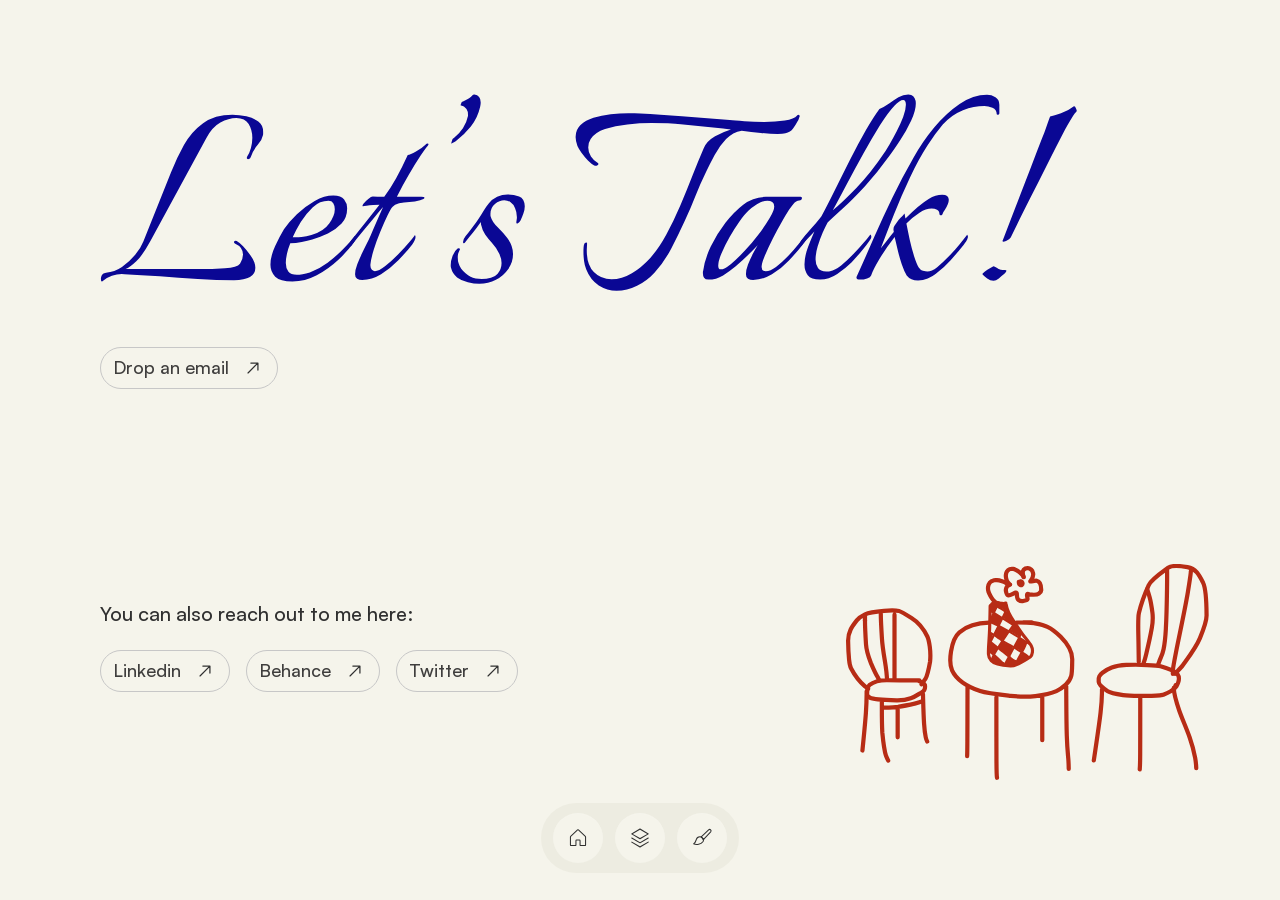
==== contact.html @ 46058915 "Portfolio site: initial commit Co-Authored-By: Claude Opus 5.5 <noreply@anthropic.com> Claude-Sessio" ====
<!DOCTYPE html>
<html lang="en">
<head>
  <meta charset="utf-8">
  <meta name="viewport" content="width=device-width, initial-scale=1">
  <title>Contact — Sanjana Sharavan</title>
  <link rel="icon" href="assets/cat.svg">
  <link rel="stylesheet" href="styles.css">
</head>
<body>
  <main class="page contact">
    <h1 class="script">Let’s Talk!</h1>

    <a class="btn btn--sm email" href="mailto:sanjanasharavan16@gmail.com">Drop an email
      <svg viewBox="0 0 34 34" fill="none" stroke="#303030" stroke-width="1.5" stroke-linecap="round" stroke-linejoin="round"><path d="M14.4 10.99h8.58v8.58M10.96 23.01l11.9-11.9"/></svg>
    </a>

    <section class="contact-socials">
      <p>You can also reach out to me here:</p>
      <div class="row">
        <a class="btn btn--sm" href="https://www.linkedin.com/in/sanjana-sharavan/" target="_blank" rel="noopener">Linkedin
          <svg viewBox="0 0 34 34" fill="none" stroke="#303030" stroke-width="1.5" stroke-linecap="round" stroke-linejoin="round"><path d="M14.4 10.99h8.58v8.58M10.96 23.01l11.9-11.9"/></svg>
        </a>
        <a class="btn btn--sm" href="https://www.behance.net/sanjanasharavan" target="_blank" rel="noopener">Behance
          <svg viewBox="0 0 34 34" fill="none" stroke="#303030" stroke-width="1.5" stroke-linecap="round" stroke-linejoin="round"><path d="M14.4 10.99h8.58v8.58M10.96 23.01l11.9-11.9"/></svg>
        </a>
        <a class="btn btn--sm" href="https://x.com/saltykarens" target="_blank" rel="noopener">Twitter
          <svg viewBox="0 0 34 34" fill="none" stroke="#303030" stroke-width="1.5" stroke-linecap="round" stroke-linejoin="round"><path d="M14.4 10.99h8.58v8.58M10.96 23.01l11.9-11.9"/></svg>
        </a>
      </div>
    </section>

    <img class="contact-art" src="images/Y3yqssEFcqnGsk3KGUcvjVr5Co.svg" alt="Doodle of a café table with two chairs">
  </main>
  <script src="site.js"></script>
</body>
</html>
---- styles.css ----
/* =========================================================
   Sanjana Sharavan — Portfolio
   Recreated from the Framer site. Plain CSS, no build step.
   ========================================================= */

@import url("https://fonts.googleapis.com/css2?family=Inter&family=Italianno&family=Bricolage+Grotesque:wght@500;600&display=swap");
@font-face { font-family: "Satoshi"; src: url("images/fonts/Satoshi-400.woff2") format("woff2"); font-weight: 400; font-display: swap; }
@font-face { font-family: "Satoshi"; src: url("images/fonts/Satoshi-500.woff2") format("woff2"); font-weight: 500; font-display: swap; }
@font-face { font-family: "Satoshi"; src: url("images/fonts/Satoshi-700.woff2") format("woff2"); font-weight: 700; font-display: swap; }

:root {
  /* Surfaces */
  --bg: #f5f4eb;          /* page */
  --card: #edece1;        /* bento cards, dock */
  --card-soft: #f2f1e6;   /* case-study cards */
  --line: rgba(17, 16, 17, 0.12);

  /* Text */
  --ink: #303030;
  --ink-strong: #111011;
  --ink-muted: rgba(17, 16, 17, 0.8);

  /* Accents */
  --red: #961818;         /* signature name, section script titles */
  --red-warm: #a81b16;    /* "Hey, I'm Sanjana" */
  --green: #5b8275;       /* "Gallery" */
  --blue: #0a0794;        /* "Let's Talk!" */
  --available: #308525;   /* status dot */
  --tag-green: #6cab80;
  --tag-gold: #d9b871;
  --tag-teal: #84b2b7;

  /* Type */
  --font-sans: "Satoshi", system-ui, -apple-system, sans-serif;
  --font-script: "Italianno", cursive;
  --font-display: "Bricolage Grotesque", var(--font-sans);

  /* Layout */
  --page-x: 100px;
  --radius-card: 16px;
  --radius-pill: 32px;
  --gap: 10px;
  --dock-bottom: clamp(16px, 3vh, 40px);
  --dock-h: 70px;
}

* { box-sizing: border-box; margin: 0; padding: 0; }
html { -webkit-font-smoothing: antialiased; }
body {
  background: var(--bg);
  color: var(--ink);
  font-family: var(--font-sans);
  font-size: 16px;
  line-height: 1.2;
  min-height: 100vh;
  padding-bottom: 140px; /* room for the dock */
  overflow-x: clip;
}
a { color: inherit; text-decoration: none; }
img, video { display: block; max-width: 100%; }
b, strong { font-weight: 700; }

.page { /* content is centred and capped at the bento width (1241px) */
  padding: 80px var(--page-x) 0;
  max-width: calc(1241px + 2 * var(--page-x)); margin: 0 auto;
}
.page.contact { position: relative; }
.script { font-family: var(--font-script); font-weight: 400; line-height: 1; }

/* ---------- Pill button ---------- */
/* Hover: the gap between label and arrow opens up (10px -> 16px), as on Framer */
.btn {
  display: inline-flex; align-items: center; gap: 10px;
  padding: 8px 12px 8px 16px;
  border: 1px solid #c7c7c7;
  border-radius: var(--radius-pill);
  font-size: 18px; font-weight: 500; line-height: 1.5;
  color: var(--ink-muted);
  background: transparent;
  transition: gap .35s cubic-bezier(.2,.8,.2,1);
  white-space: nowrap;
  width: fit-content;
}
.case .btn { align-self: flex-start; }
.btn:hover, .btn:focus-visible { gap: 16px; }
.btn svg { width: 24px; height: 24px; flex: none; }
.btn--sm { padding: 6px 10px 6px 12px; }
.btn--sm svg { width: 28px; height: 28px; }

/* Home bento cards: the whole card is the link. The arrow (.btn-icon) carries the
   link and stretches an invisible hit area over its card; on hover the arrow nudges right. */
.btn-icon {
  align-self: flex-end; z-index: 2; flex: none;
  display: grid; place-items: center; width: 28px; height: 28px;
  color: rgba(17, 16, 17, 0.75);
}
.btn-icon::after { content: ""; position: absolute; inset: 0; border-radius: inherit; z-index: 3; }
.btn-icon svg { width: 24px; height: 24px; transition: transform .35s cubic-bezier(.2,.8,.2,1); }
.card:has(.btn-icon) { cursor: pointer; }
.card:hover .btn-icon svg, .btn-icon:focus-visible svg { transform: translateX(4px); }
.card:has(.btn-icon:focus-visible) { outline: 2px solid var(--ink); outline-offset: 3px; }
.btn-icon:focus-visible { outline: none; }

/* ---------- Dock nav (shared) ---------- */
.dock {
  position: fixed; left: 50%; bottom: var(--dock-bottom); transform: translateX(-50%);
  display: flex; align-items: center; gap: 12px; padding: 10px 12px;
  background: var(--card); border-radius: 60px;
  z-index: 50;
}
.dock a {
  position: relative; width: 50px; height: 50px; border-radius: 50%;
  background: var(--bg);
  box-shadow: inset 0 1px 0 rgba(255, 255, 255, 0.1);
  display: grid; place-items: center;
  transition: width .3s cubic-bezier(.2,.8,.2,1), height .3s cubic-bezier(.2,.8,.2,1);
}
.dock a:hover, .dock a:focus-visible { width: 60px; height: 60px; }
.dock svg { width: 22px; height: 22px; fill: var(--ink); }
.dock svg .stroke { fill: none; stroke: var(--ink); stroke-width: 12; stroke-linejoin: round; stroke-linecap: round; }
.dock a::before { /* label: soft pill that rises on hover */
  content: attr(data-label);
  position: absolute; bottom: calc(100% + 26px); left: 50%;
  transform: translate(-50%, 40px);
  padding: 3px 8px 2px; border-radius: 999px;
  background: #f5f4ec; color: var(--ink);
  font-family: "Inter", var(--font-sans); font-size: 16px; line-height: 19px; white-space: nowrap;
  box-shadow: 0 0 0 1px rgba(17, 16, 17, 0.06);
  opacity: 0; pointer-events: none;
  transition: opacity .25s ease, transform .35s cubic-bezier(.2,.8,.2,1);
}
.dock a:hover::before, .dock a:focus-visible::before { opacity: 1; transform: translate(-50%, 0); }
.dock a::after { /* dot under the hovered icon only */
  content: ""; position: absolute; top: calc(100% + 4px); left: 50%;
  width: 4px; height: 4px; margin-left: -2px; border-radius: 50%;
  background: rgba(48, 48, 48, 0.3);
  opacity: 0; transition: opacity .25s ease;
}
.dock a:hover::after, .dock a:focus-visible::after { opacity: 1; }

/* =========================================================
   HOME
   ========================================================= */
.home-deco {
  position: absolute; top: 6px; right: 0; width: 415px; height: auto;
  pointer-events: none; z-index: 0;
}
.home-hero { /* one row above the bento: name left, intro right (ends at the bento's right edge) */
  position: relative; z-index: 1;
  display: flex; align-items: flex-end; justify-content: space-between; gap: 40px;
  align-items: last baseline; /* intro's last line sits on the name's baseline */
}
.home-hero h1 {
  display: flex; align-items: center; gap: 18px;
  font-size: 126px; color: var(--red); line-height: 1; /* line box includes the descenders */
  white-space: nowrap;
}
/* The cat walks along the bottom of the home page (site.js). Click it → "ouch". */
.walk-cat {
  position: fixed; left: 0; bottom: -3px; z-index: 40; /* feet on the bottom edge (drawing has ~3px of space under the paws); walks behind the dock (z 50) */
  width: 85px; height: 56px; padding: 0; border: 0; background: none; cursor: pointer;
  transform: translateX(-140px); /* waits off-screen left until it starts walking */
}
.walk-cat .flip { display: block; width: 100%; height: 100%; }
.walk-cat.to-right .flip { transform: scaleX(-1); } /* the drawing faces left; flip it to walk right */
/* The cat is inline SVG: one body + four legs (clipped copies of the same doodle) that swing
   from the hip in a 4-beat walk while .walking. --step is set in site.js to match the walk speed. */
.walk-cat .cat-art { display: block; width: 100%; height: 100%; overflow: visible; }
.walk-cat .leg, .walk-cat .cat-body { transform-box: view-box; }
.walk-cat .leg { animation: catleg var(--step, .5s) linear infinite paused; }
.walk-cat .l3 { animation-delay: 0s; }
.walk-cat .l1 { animation-delay: calc(var(--step, .5s) * -.25); }
.walk-cat .l4 { animation-delay: calc(var(--step, .5s) * -.5); }
.walk-cat .l2 { animation-delay: calc(var(--step, .5s) * -.75); }
.walk-cat .cat-body { animation: catbody calc(var(--step, .5s) / 2) ease-in-out infinite alternate paused; }
.walk-cat.walking .leg, .walk-cat.walking .cat-body { animation-play-state: running; }
.walk-cat:not(.walking) .leg { animation: none; } /* stand square when stopped */
/* stance: foot planted, sweeps back at a constant rate (no sliding); swing: lifts and steps forward */
@keyframes catleg {
  0%   { transform: rotate(16deg); }
  62%  { transform: rotate(-16deg); }
  80%  { transform: translateY(-6px) rotate(0deg); }
  100% { transform: rotate(16deg); }
}
@keyframes catbody { from { transform: translateY(0); } to { transform: translateY(-1.6px); } }
.ouch {
  position: absolute; left: 50%; top: 0; pointer-events: none; white-space: nowrap;
  font-family: var(--font-sans); font-size: 13px; font-weight: 400; line-height: 1;
  color: #111011; letter-spacing: -0.01em;
  animation: ouch 1s cubic-bezier(.2,.8,.2,1) forwards;
}
@keyframes ouch {
  0% { opacity: 0; transform: translate(-50%, 0) translate(var(--ox), var(--oy)) rotate(var(--or)) scale(.6); }
  20% { opacity: 1; transform: translate(-50%, -14px) translate(var(--ox), var(--oy)) rotate(var(--or)) scale(1); }
  100% { opacity: 0; transform: translate(-50%, -34px) translate(var(--ox), var(--oy)) rotate(var(--or)) scale(1); }
}
.home-hero p { flex: none; margin: 0; line-height: 22px; white-space: nowrap; } /* line breaks are set in the HTML; longest line ends at the bento's right edge */
.home-hero h1 { flex: none; }

/* Bento hierarchy (desktop), on a 6-row grid:
   col 1  Work (largest, full height, under the status pills)
   col 2  Playground (full height, but visually quiet: small flat thumbnails)
   col 3  Contact / About / Resume (equal small cards, 2 rows each)  */
.bento {
  position: relative; z-index: 1;
  display: grid; margin-top: 48px;
  grid-template-columns: 553fr 328fr 328fr;
  grid-template-rows: repeat(6, 82px);
  gap: var(--gap);
}
.card {
  background: var(--card); border-radius: var(--radius-card);
  padding: 24px; position: relative; overflow: hidden;
}
.card h2 { font-size: 24px; font-weight: 700; color: var(--ink); }
.card p { margin-top: 12px; line-height: 1.2; }

.col-1 { grid-column: 1; grid-row: 1 / 7; display: flex; flex-direction: column; gap: var(--gap); }
.status-row { display: grid; grid-template-columns: 1fr 1fr; gap: var(--gap); }
.status {
  background: var(--card); border-radius: var(--radius-card);
  height: 60px; display: flex; align-items: center; justify-content: center; gap: 8px;
  font-weight: 500;
}
.status .dot { width: 8px; height: 8px; flex: none; border-radius: 50%; background: var(--available); }
.status img { width: 20px; height: 20px; }

.card--work { flex: 1; display: flex; flex-direction: column; justify-content: space-between; }
.card--work .text { max-width: 280px; }
/* Work + Playground illustrations: dotted, dithered drawings in the style of the
   floral pattern (rendered by site.js into <canvas class="dot-art">). */
.card--work .text, .card--play .text { position: relative; z-index: 2; }
.card--work .btn-icon, .card--play .btn-icon { align-self: flex-start; } /* arrow bottom-left; art sits bottom-right */
.dot-art { position: absolute; inset: 0; width: 100%; height: 100%; pointer-events: none; z-index: 1; }

.card--play {
  grid-column: 2; grid-row: 1 / 7;
  display: flex; flex-direction: column; justify-content: space-between;
}

/* Smaller cards */
.card--about { grid-column: 3; grid-row: 3 / 5; display: flex; flex-direction: column; justify-content: space-between; }
.card--contact { grid-column: 3; grid-row: 1 / 3; display: flex; flex-direction: column; justify-content: space-between; }
.card--contact .text, .card--contact .btn { position: relative; z-index: 1; }
.card p { font-weight: 400; }
.card--about p { white-space: nowrap; overflow: hidden; text-overflow: ellipsis; } /* keep to one line */
.card--contact p, .card--about p, .card--resume p, .card--play p { margin-top: 8px; }

.card--resume {
  grid-column: 3; grid-row: 5 / 7;
  display: flex; flex-direction: column; justify-content: space-between;
}
.card--resume .btn { position: relative; z-index: 1; }

/* =========================================================
   ABOUT
   ========================================================= */
.about-top {
  display: grid; grid-template-columns: 213px minmax(0, 474px) 1fr;
  gap: 56px; align-items: start; padding-top: 20px;
}
.about-photo { width: 213px; height: 251px; border-radius: 28px; object-fit: cover; }
.about-copy h1 { font-size: 37px; color: var(--red-warm); line-height: .65; margin-top: 19px; }
.about-copy p { margin-top: 20px; }
.about-copy p + p { margin-top: 12px; }

/* Music player: playing by default (record spins, lower half visible).
   Click toggles: stop = record spins back to rest, text blurs, record drops
   down to fill the card. Click again = record pops up and spins. Hover = record grows 5%. */
.player {
  justify-self: end; margin-right: -1px; margin-top: 72px;
  width: 179px; height: 179px; border-radius: 20px; background: var(--card);
  position: relative; overflow: hidden; text-align: center; cursor: pointer;
  display: flex; flex-direction: column; justify-content: flex-end; padding-bottom: 14px;
  -webkit-tap-highlight-color: transparent; isolation: isolate;
}
.player:focus-visible { outline: 2px solid var(--ink); outline-offset: 3px; }
.player .cd {
  position: absolute; left: 50%; top: -107px; width: 206px; height: 206px; margin-left: -103px;
  z-index: 2; transition: transform .55s cubic-bezier(.34, 1.56, .64, 1);
}
.player.is-stopped .cd { transform: translateY(81px); transition-delay: .55s; }
.player .cd-scale { width: 100%; height: 100%; transition: transform .35s cubic-bezier(.2,.8,.2,1); }
.player:hover .cd-scale { transform: scale(1.05); }
.player .cd-spin { width: 100%; height: 100%; position: relative; will-change: transform; }
.player .disc { width: 100%; height: 100%; border-radius: 50%; object-fit: cover; }
.player .label {
  position: absolute; left: 50%; top: 50%; width: 50px; height: 50px; margin: -25px 0 0 -25px;
  border-radius: 50%; object-fit: cover;
}
.player .content {
  position: relative; z-index: 1;
  transition: filter 2.5s cubic-bezier(.2,.8,.2,1), transform 2.5s cubic-bezier(.2,.8,.2,1);
}
.player.is-stopped .content { filter: blur(2px); transform: scale(.9); transition-duration: .45s; }
.bars { display: flex; gap: 1px; justify-content: center; align-items: center; height: 14px; margin-bottom: 8px; }
.bars i { width: 2px; background: #a3a3a3; border-radius: 2px; animation: bar .9s ease-in-out infinite alternate; }
.bars i:nth-child(1) { height: 4px; animation-delay: -.2s; }
.bars i:nth-child(2) { height: 8px; animation-delay: -.5s; }
.bars i:nth-child(3) { height: 12px; animation-delay: -.1s; }
.bars i:nth-child(4) { height: 5px; animation-delay: -.7s; }
@keyframes bar { from { transform: scaleY(.35); } to { transform: scaleY(1); } }
.player .artist { font-size: 12px; font-weight: 500; color: #828282; letter-spacing: -0.02em; }
.player .song { font-family: var(--font-display); font-size: 12px; font-weight: 500; color: #3d3d3d; margin-top: 3px; letter-spacing: -0.02em; }

.gallery-head { display: flex; align-items: center; gap: 16px; margin-top: 50px; }
.gallery-head h2 { font-size: 54px; color: var(--green); line-height: 1.2; }
.gallery-head p { max-width: 178px; }

.marquee {
  margin: 20px calc(50% - 50vw) 0; overflow: hidden; /* full-bleed */
}
.marquee-track {
  display: flex; gap: 40px; width: max-content;
  animation: marquee 120s linear infinite;
}
.marquee:hover .marquee-track { animation-play-state: paused; }
.marquee img { width: 136px; height: 240px; object-fit: cover; border-radius: 2px; flex: none; }
@keyframes marquee { to { transform: translateX(-50%); } }

/* =========================================================
   WORK
   ========================================================= */
.section-head { display: flex; align-items: center; gap: 32px; }
.section-head h1, .section-head h2 { font-size: 70px; color: var(--red); line-height: 1.2; white-space: nowrap; }
/* Italianno has a single weight, so at 70px its strokes look thinner than the 126px name on Home.
   A thin outline in the same colour thickens them to match the name's visual weight. */
.section-head h1, .section-head h2 { -webkit-text-stroke: 0.013em currentColor; paint-order: stroke fill; }
.section-head p { color: var(--ink-strong); line-height: 24px; max-width: 244px; }

/* Case studies stack on scroll: each card sticks 20px lower than the one before,
   and cards underneath shrink slightly (site.js sets --stack-scale). */
.cases { margin-top: 80px; }
.case {
  position: sticky; top: calc(100px + var(--i, 0) * 20px);
  background: var(--card-soft); border-radius: 26px; padding: 64px;
  display: grid; grid-template-columns: 1fr 1fr; gap: 37px 88px; min-height: 466px; /* wide column gap: titles ↔ images */
  transform-origin: 50% 0;
  transform: scale(var(--stack-scale, 1));
}
/* each stacked card a touch darker than the one before */
.case:nth-child(1) { background: #efeee3; } .case:nth-child(2) { background: #ecebdf; } .case:nth-child(3) { background: #e9e8dc; }
.case:nth-child(1) { --i: 0; } .case:nth-child(2) { --i: 1; } .case:nth-child(3) { --i: 2; }
.case:nth-child(4) { --i: 3; } .case:nth-child(5) { --i: 4; }
.case + .case { margin-top: 32px; }
.case-text { display: flex; flex-direction: column; align-items: flex-start; }
.tag { display: inline-block; padding: 10px 12px; border-radius: 8px; color: #fff; }
.tag--green { background: var(--tag-green); }
.tag--gold { background: var(--tag-gold); }
.tag--teal { background: var(--tag-teal); }
.case h3 { font-size: 24px; font-weight: 400; color: var(--ink-strong); line-height: 1.2; margin-top: 24px; max-width: 558px; }
.case .btn { margin-top: auto; }
.case img { width: 100%; height: 338px; object-fit: contain; }

.older { margin-top: 160px; }
.older-list { margin-top: 64px; }
.older-row {
  display: flex; align-items: center; gap: 8px;
  padding: 0 0 22px; margin-bottom: 72px;
  border-bottom: 2px solid rgba(0, 0, 0, 0.05);
}
.older-row:last-child { border-bottom: 0; margin-bottom: 0; }
.older-row h3 { font-size: 32px; font-weight: 400; color: var(--ink-strong); letter-spacing: -0.02em; line-height: 1.2; }
.older-row p { color: var(--ink-strong); padding-top: 12px; font-style: italic; letter-spacing: -0.02em; }
.older-row .btn { margin-left: auto; }

/* =========================================================
   PLAYGROUND PAGE
   ========================================================= */
/* Masonry-style grid: items keep their natural proportions.
   Add an item by copying a <figure class="play-item"> block in playground.html. */
/* Playground projects: two side by side above the Gallery */
.projects { display: grid; grid-template-columns: 1fr 1fr; gap: 24px; margin-top: 64px; }
.project { display: block; color: inherit; text-decoration: none; margin: 0; }
.project img { display: block; width: 100%; aspect-ratio: 16 / 10; object-fit: cover; border-radius: 20px; background: var(--card); transition: transform .4s cubic-bezier(.2,.8,.2,1); }
a.project:hover img { transform: translateY(-4px); }
.project .project-title { display: flex; align-items: center; gap: 6px; margin-top: 16px; font-size: 24px; color: var(--ink-strong); letter-spacing: -0.02em; line-height: 1.2; }
.project .t { text-decoration: underline; text-decoration-color: transparent; text-decoration-thickness: 1.5px; text-underline-offset: 5px; transition: text-decoration-color .25s; }
.project:hover .t, .project:focus-visible .t { text-decoration-color: currentColor; }
.project-arrow { width: 22px; height: 22px; flex: none; transition: transform .3s cubic-bezier(.2,.8,.2,1); }
.project:hover .project-arrow { transform: translate(2px, -2px); }
.gallery { margin-top: 120px; }
.play-grid { display: flex; gap: 24px; align-items: flex-start; margin-top: 64px; }
.play-col { flex: 1; min-width: 0; display: flex; flex-direction: column; gap: 24px; }
.play-item { margin: 0; }
.play-item img, .play-item video {
  width: 100%; height: auto; border-radius: 8px;
  box-shadow: 0 0 0 1px rgba(17, 16, 17, 0.06);
}
.play-item figcaption { margin-top: 10px; font-size: 14px; color: var(--ink-muted); letter-spacing: -0.01em; }

/* =========================================================
   CONTACT
   ========================================================= */
.contact h1 { font-size: 301px; color: var(--blue); line-height: .8; margin-top: 26px; white-space: nowrap; }
.contact .email { margin-top: 0; }
.contact-socials { margin-top: 213px; }
.contact-socials p { font-size: 20px; font-weight: 500; }
.contact-socials .row { display: flex; gap: 16px; margin-top: 24px; flex-wrap: wrap; }
.contact-art { position: absolute; right: 71px; top: 564px; width: 363px; }

/* =========================================================
   RESPONSIVE
   ========================================================= */
@media (max-width: 1200px) {
  :root { --page-x: 48px; }
  .home-hero { flex-direction: column; align-items: flex-start; gap: 20px; }
  .home-hero p { max-width: 660px; white-space: normal; }
  .home-hero p br { display: none; }
  .bento { grid-template-columns: repeat(3, 1fr); grid-template-rows: auto; }
  .col-1 { grid-row: auto; grid-column: 1 / -1; }
  .card--work { min-height: 440px; }
  .card--play, .card--about, .card--contact, .card--resume { grid-row: auto; grid-column: auto; min-height: 180px; }
  .card--play { grid-column: 1 / -1; min-height: 0; gap: 24px; }
  .card--play { min-height: 300px; }
  .about-top { grid-template-columns: 213px 1fr; }
  .player { grid-column: 1 / -1; justify-self: start; margin-top: 8px; }
  .case { grid-template-columns: 1fr; padding: 40px; }
  .case .btn { margin-top: 32px; }
  .case { top: calc(80px + var(--i, 0) * 16px); }
  .contact h1 { font-size: 200px; }
  .contact-art { position: static; margin-top: 48px; }
}

@media (max-width: 720px) {
  :root { --page-x: 20px; }
  .page { padding-top: 48px; }
  .home-hero h1 { font-size: 72px; white-space: normal; }
  .bento { grid-template-columns: 1fr; }
  .status-row { grid-template-columns: 1fr; }
  .card--work .text { max-width: 55%; }
  .card--contact, .card--resume, .card--about { min-height: 180px; }
  .about-top { grid-template-columns: 1fr; gap: 24px; }
  .section-head { flex-direction: column; align-items: flex-start; gap: 4px; }
  .section-head h1, .section-head h2 { font-size: 56px; }
  .case h3 { font-size: 20px; }
  .case img { height: 220px; }
  .older-row { flex-wrap: wrap; margin-bottom: 40px; }
  .older-row h3 { font-size: 26px; }
  .projects { grid-template-columns: 1fr; }
  .gallery { margin-top: 80px; }
  .project .project-title { font-size: 20px; }
  .older-row p { padding-top: 0; flex-basis: 100%; order: 3; }
  .case { padding: 24px; min-height: 0; }
  .contact h1 { font-size: 110px; white-space: normal; }
  .contact-socials { margin-top: 120px; }
  .dock { bottom: 20px; gap: 8px; }
  .dock a { width: 44px; height: 44px; }
}

/* =========================================================
   HOME: FIT TO SCREEN (desktop)
   The home page fills exactly one screen: the hero and bento shrink with the
   window height, and the dock sits below the bento with a clear gap.
   Below ~640px tall the page simply scrolls instead of squashing further.
   ========================================================= */
@media (min-width: 1201px) {
  body.home { padding-bottom: 0; }
  .page--home {
    height: max(100dvh, 640px);
    display: flex; flex-direction: column; justify-content: center;
    padding-top: clamp(24px, 5vh, 80px);
    padding-bottom: calc(var(--dock-bottom) + var(--dock-h) + clamp(20px, 3.5vh, 32px));
  }
  .page--home .home-hero h1 { font-size: clamp(84px, 13.5vh, 136px); }
  .page--home .bento {
    flex: 1; min-height: 0; max-height: 420px; /* keep the bento compact; extra space goes around the page */
    margin-top: clamp(16px, 3vh, 48px);
    grid-template-rows: repeat(6, minmax(0, 1fr));
  }
  .page--home .status { height: 52px; }
  .page--home .card { padding: 18px 20px; }
}
/* Shorter laptop screens: tighten the small cards so their content still fits */
@media (min-width: 1201px) and (max-height: 880px) {
  .page--home .card { padding: 18px 20px; }
  .page--home .card .btn { font-size: 16px; padding: 6px 10px 6px 14px; }
  .page--home .card .btn svg { width: 20px; height: 20px; }
  .page--home .status { height: 52px; }
}
/* Very short screens (small laptops): compact the cards further */
@media (min-width: 1201px) and (max-height: 760px) {
  .page--home .card { padding: 14px 18px; }
  .page--home .card h2 { font-size: 20px; }
  .page--home .card p { font-size: 14px; margin-top: 4px; }
  .page--home .card .btn { font-size: 14px; padding: 4px 8px 4px 12px; gap: 8px; }
  .page--home .card .btn:hover { gap: 12px; }
  .page--home .card .btn svg { width: 18px; height: 18px; }
  .page--home .status { height: 44px; font-size: 14px; }
}

@media (prefers-reduced-motion: reduce) {
  .marquee-track, .bars i, .walk-cat .leg, .walk-cat .cat-body { animation: none; }
  .player .cd, .player .content, .dock a, .dock a::before, .btn { transition: none; }
}
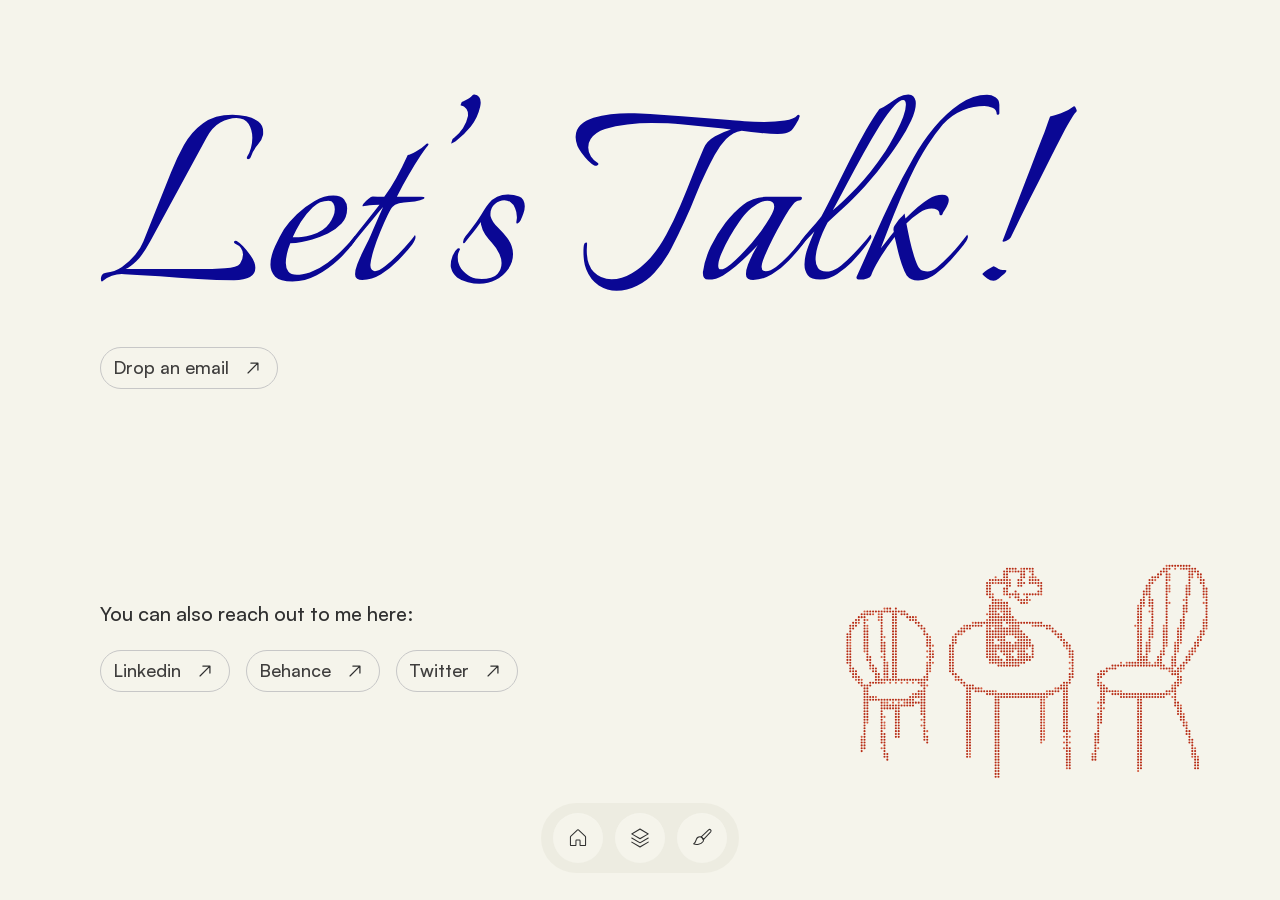
==== commit 2a1ea6be: "Work floral, dotted café doodle, bento spacing - Work: dotted floral pinned to the top-right corner," ====
--- a/contact.html
+++ b/contact.html
@@ -30,7 +30,7 @@
       </div>
     </section>
 
-    <img class="contact-art" src="images/Y3yqssEFcqnGsk3KGUcvjVr5Co.svg" alt="Doodle of a café table with two chairs">
+    <canvas class="contact-art" role="img" aria-label="Doodle of a café table with two chairs" data-boil="dots"></canvas>
   </main>
   <script src="site.js"></script>
 </body>
--- a/styles.css
+++ b/styles.css
@@ -65,6 +65,10 @@
   max-width: calc(1241px + 2 * var(--page-x)); margin: 0 auto;
 }
 .page.contact { position: relative; }
+/* Work: dotted floral in the top-right corner, behind the content */
+.page--work { position: relative; }
+.work-floral { position: absolute; top: 0; right: -35px; width: 440px; aspect-ratio: 1200 / 852; pointer-events: none; z-index: 0; } /* hugs the window corner */
+.page--work .section-head, .page--work .cases, .page--work .older { position: relative; z-index: 1; }
 .script { font-family: var(--font-script); font-weight: 400; line-height: 1; }
 
 /* ---------- Pill button ---------- */
@@ -157,7 +161,7 @@
 }
 /* The cat walks along the bottom of the home page (site.js). Click it → "ouch". */
 .walk-cat {
-  position: fixed; left: 0; bottom: -3px; z-index: 40; /* feet on the bottom edge (drawing has ~3px of space under the paws); walks behind the dock (z 50) */
+  position: fixed; left: 0; bottom: -3px; z-index: 60; /* feet on the bottom edge (drawing has ~3px of space under the paws); walks in front of the dock (z 50) */
   width: 85px; height: 56px; padding: 0; border: 0; background: none; cursor: pointer;
   transform: translateX(-140px); /* waits off-screen left until it starts walking */
 }
@@ -210,9 +214,9 @@
 }
 .card {
   background: var(--card); border-radius: var(--radius-card);
-  padding: 24px; position: relative; overflow: hidden;
-}
-.card h2 { font-size: 24px; font-weight: 700; color: var(--ink); }
+  padding: 30px; position: relative; overflow: hidden;
+}
+.card h2 { font-size: 22px; font-weight: 700; color: var(--ink); }
 .card p { margin-top: 12px; line-height: 1.2; }
 
 .col-1 { grid-column: 1; grid-row: 1 / 7; display: flex; flex-direction: column; gap: var(--gap); }
@@ -397,7 +401,7 @@
 .contact-socials { margin-top: 213px; }
 .contact-socials p { font-size: 20px; font-weight: 500; }
 .contact-socials .row { display: flex; gap: 16px; margin-top: 24px; flex-wrap: wrap; }
-.contact-art { position: absolute; right: 71px; top: 564px; width: 363px; }
+.contact-art { position: absolute; right: 71px; top: 496px; width: 363px; aspect-ratio: 160 / 125; } /* 30-unit headroom above the drawing for the hearts */ /* dotted canvas, drawn in site.js (cafeDots) */
 
 /* =========================================================
    RESPONSIVE
@@ -419,7 +423,7 @@
   .case .btn { margin-top: 32px; }
   .case { top: calc(80px + var(--i, 0) * 16px); }
   .contact h1 { font-size: 200px; }
-  .contact-art { position: static; margin-top: 48px; }
+  .contact-art { position: static; margin-top: 0; display: block; width: min(363px, 100%); }
 }
 
 @media (max-width: 720px) {
@@ -433,6 +437,7 @@
   .about-top { grid-template-columns: 1fr; gap: 24px; }
   .section-head { flex-direction: column; align-items: flex-start; gap: 4px; }
   .section-head h1, .section-head h2 { font-size: 56px; }
+  .work-floral { width: 190px; right: -14px; opacity: .75; }
   .case h3 { font-size: 20px; }
   .case img { height: 220px; }
   .older-row { flex-wrap: wrap; margin-bottom: 40px; }
@@ -469,19 +474,19 @@
     grid-template-rows: repeat(6, minmax(0, 1fr));
   }
   .page--home .status { height: 52px; }
-  .page--home .card { padding: 18px 20px; }
+  .page--home .card { padding: 24px 26px; }
 }
 /* Shorter laptop screens: tighten the small cards so their content still fits */
 @media (min-width: 1201px) and (max-height: 880px) {
-  .page--home .card { padding: 18px 20px; }
+  .page--home .card { padding: 24px 26px; }
   .page--home .card .btn { font-size: 16px; padding: 6px 10px 6px 14px; }
   .page--home .card .btn svg { width: 20px; height: 20px; }
   .page--home .status { height: 52px; }
 }
 /* Very short screens (small laptops): compact the cards further */
 @media (min-width: 1201px) and (max-height: 760px) {
-  .page--home .card { padding: 14px 18px; }
-  .page--home .card h2 { font-size: 20px; }
+  .page--home .card { padding: 20px 22px; }
+  .page--home .card h2 { font-size: 18px; }
   .page--home .card p { font-size: 14px; margin-top: 4px; }
   .page--home .card .btn { font-size: 14px; padding: 4px 8px 4px 12px; gap: 8px; }
   .page--home .card .btn:hover { gap: 12px; }
